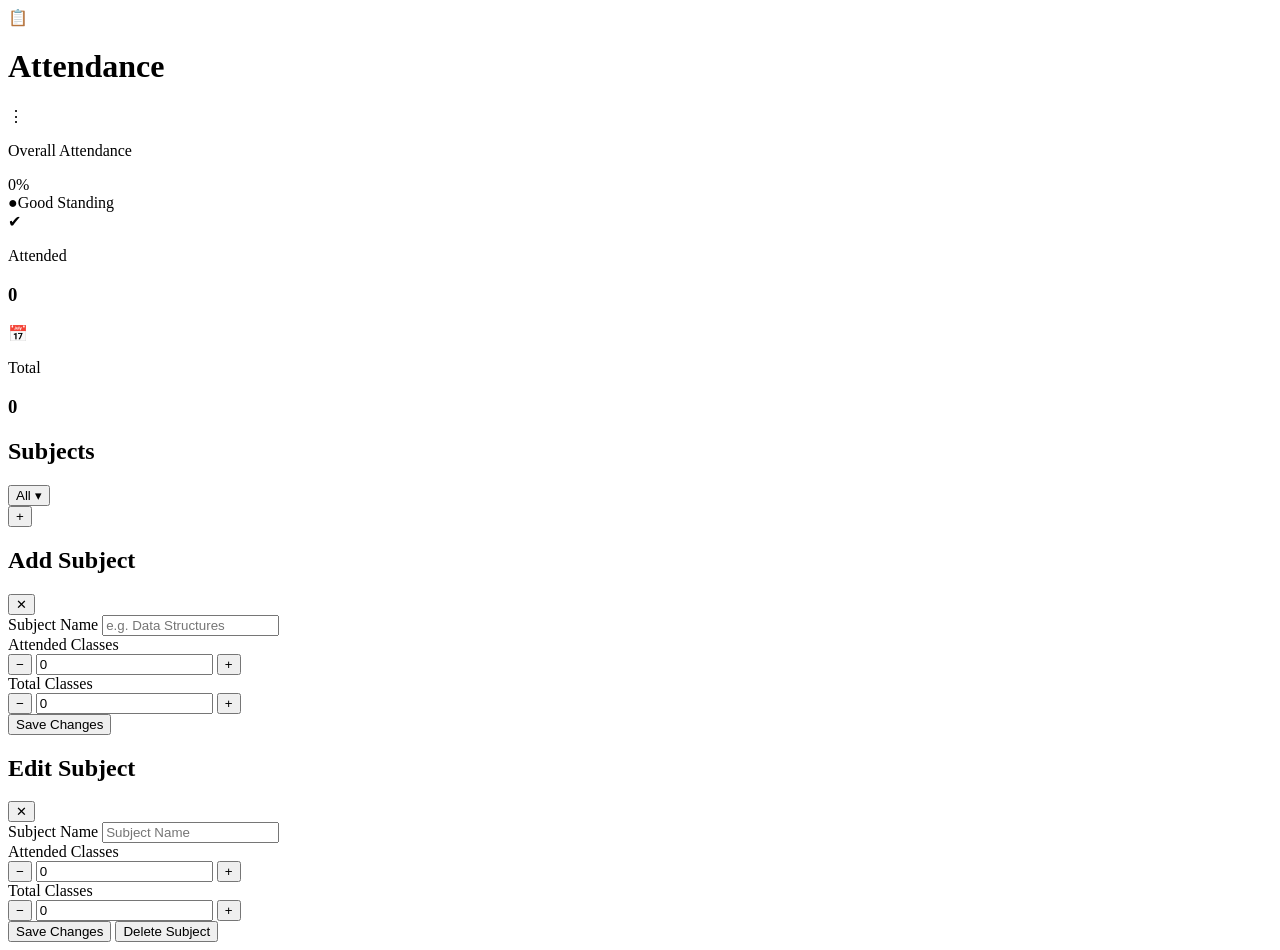
==== index.html @ 60db7dc9 "Update and rename project.html to index.html" ====
<!DOCTYPE html>
<html lang="en">
<head>
  <meta charset="UTF-8">
  <meta name="viewport" content="width=device-width, initial-scale=1.0">
  <title>Attendance Tracker</title>
  <link rel="stylesheet" href="style.css">
</head>
<body>

  <!-- HEADER -->
  <div class="header">
    <div class="logo-box">
      <div class="logo-icon">📋</div>
      <h1>Attendance</h1>
    </div>
    <div class="header-menu">⋮</div>
  </div>

  <!-- OVERALL CARD -->
  <div class="overall-card">
    <div class="overall-left">
      <p class="overall-label">Overall Attendance</p>
      <div class="big-percent" id="overallPercent">0%</div>
      <div class="standing">
        <span>●</span><span id="standingText">Good Standing</span>
      </div>
    </div>

    <div class="overall-stats">
      <div class="stat-box">
        <div class="stat-icon green">✔</div>
        <div class="stat-info">
          <p>Attended</p>
          <h3 id="totalAttended">0</h3>
        </div>
      </div>

      <div class="divider"></div>

      <div class="stat-box">
        <div class="stat-icon orange">📅</div>
        <div class="stat-info">
          <p>Total</p>
          <h3 id="totalClasses">0</h3>
        </div>
      </div>

    </div>
  </div>

  <!-- SUBJECTS SECTION -->
  <div class="subject-title">
    <h2>Subjects</h2>
    <button class="filter-btn">All ▾</button>
  </div>

  <div class="container">
    <div id="subjectContainer"></div>
  </div>

  <!-- FLOATING ADD BUTTON -->
  <button class="floating-btn" onclick="openModal()">+</button>

  <!-- ADD MODAL -->
  <div class="modal" id="modal">
    <div class="modal-content">
      <div class="drag-line"></div>
      <div class="modal-header">
        <h2>Add Subject</h2>
        <button class="close-btn" onclick="closeModal()">✕</button>
      </div>

      <label class="input-label">Subject Name</label>
      <input type="text" id="subjectName" placeholder="e.g. Data Structures">

      <div class="two-col">
        <div>
          <label class="input-label">Attended Classes</label>
          <div class="modal-counter">
            <button class="mc-btn minus-green" onclick="modalDecrease('attended')">−</button>
            <input type="number" id="attended" value="0" min="0">
            <button class="mc-btn plus-green" onclick="modalIncrease('attended')">+</button>
          </div>
        </div>
        <div>
          <label class="input-label">Total Classes</label>
          <div class="modal-counter">
            <button class="mc-btn minus-orange" onclick="modalDecrease('total')">−</button>
            <input type="number" id="total" value="0" min="0">
            <button class="mc-btn plus-orange" onclick="modalIncrease('total')">+</button>
          </div>
        </div>
      </div>

      <button class="save-btn" onclick="saveSubject()">Save Changes</button>
    </div>
  </div>

  <!-- EDIT MODAL -->
  <div class="modal" id="editModal">
    <div class="modal-content">
      <div class="drag-line"></div>
      <div class="modal-header">
        <h2>Edit Subject</h2>
        <button class="close-btn" onclick="closeEditModal()">✕</button>
      </div>

      <label class="input-label">Subject Name</label>
      <input type="text" id="editSubjectName" placeholder="Subject Name">

      <div class="two-col">
        <div>
          <label class="input-label">Attended Classes</label>
          <div class="modal-counter">
            <button class="mc-btn minus-green" onclick="editModalDecrease('editAttended')">−</button>
            <input type="number" id="editAttended" value="0" min="0">
            <button class="mc-btn plus-green" onclick="editModalIncrease('editAttended')">+</button>
          </div>
        </div>
        <div>
          <label class="input-label">Total Classes</label>
          <div class="modal-counter">
            <button class="mc-btn minus-orange" onclick="editModalDecrease('editTotal')">−</button>
            <input type="number" id="editTotal" value="0" min="0">
            <button class="mc-btn plus-orange" onclick="editModalIncrease('editTotal')">+</button>
          </div>
        </div>
      </div>

      <button class="save-btn" onclick="saveEditedSubject()">Save Changes</button>
      <button class="delete-btn" onclick="confirmDeleteSubject()">Delete Subject</button>
    </div>
  </div>

  <script src="script.js"></script>
</body>
</html>
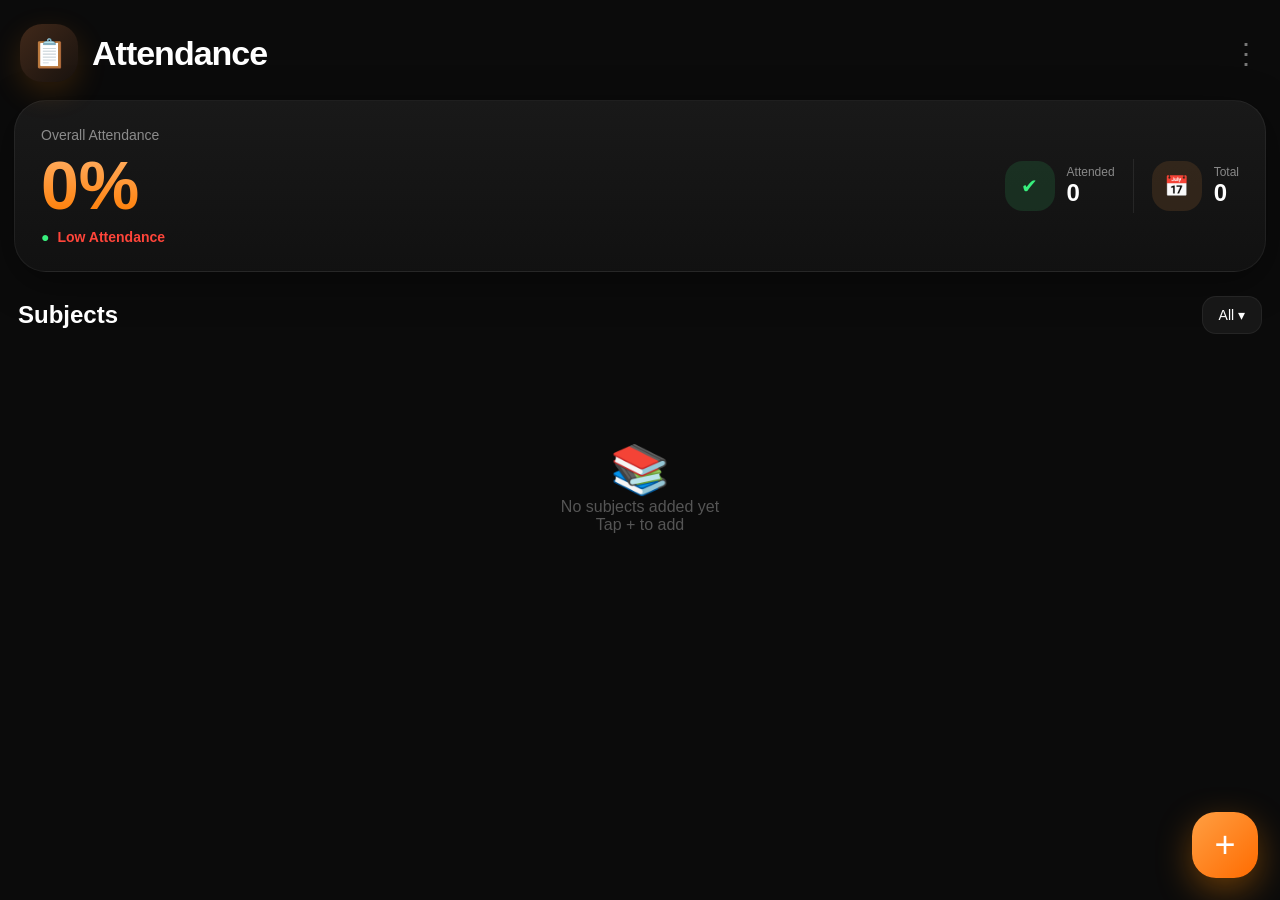
==== commit a9c5ca8a: "Update index.html added fevion" ====
--- a/index.html
+++ b/index.html
@@ -3,7 +3,11 @@
 <head>
   <meta charset="UTF-8">
   <meta name="viewport" content="width=device-width, initial-scale=1.0">
+
   <title>Attendance Tracker</title>
+
+  <link rel="icon" type="image/png" href="https://i.ibb.co/ccpYJ7Vg/Chat-GPT-Image-May-19-2026-03-09-12-PM.png">
+
   <link rel="stylesheet" href="style.css">
 </head>
 <body>
--- a/style.css
+++ b/style.css
@@ -0,0 +1,812 @@
+@import url('https://fonts.googleapis.com/css2?family=Inter:wght@400;500;600;700;800&display=swap');
+
+*{
+  margin:0;
+  padding:0;
+  box-sizing:border-box;
+  font-family:'Inter',sans-serif;
+}
+
+body{
+  background:#0b0b0b;
+  color:white;
+  min-height:100vh;
+  overflow-x:hidden;
+}
+
+/* ───────── HEADER ───────── */
+
+.header{
+  display:flex;
+  justify-content:space-between;
+  align-items:center;
+  padding:24px 20px 18px;
+}
+
+.logo-box{
+  display:flex;
+  align-items:center;
+  gap:14px;
+}
+
+.logo-icon{
+  width:58px;
+  height:58px;
+
+  border-radius:22px;
+
+  background:linear-gradient(
+    135deg,
+    rgba(255,145,77,0.22),
+    rgba(255,145,77,0.06)
+  );
+
+  display:flex;
+  justify-content:center;
+  align-items:center;
+
+  font-size:28px;
+
+  box-shadow:
+  0 10px 30px rgba(255,136,0,0.16);
+}
+
+.header h1{
+  font-size:34px;
+  font-weight:800;
+  letter-spacing:-1px;
+}
+
+.header-menu{
+  font-size:28px;
+  color:#777;
+}
+
+/* ───────── OVERALL CARD ───────── */
+
+.overall-card{
+
+  margin:0 14px 24px;
+
+  background:
+  linear-gradient(
+    180deg,
+    #191919,
+    #111111
+  );
+
+  border:
+  1px solid rgba(255,255,255,0.06);
+
+  border-radius:32px;
+
+  padding:26px;
+
+  display:flex;
+  justify-content:space-between;
+  align-items:center;
+
+  gap:20px;
+
+  box-shadow:
+  0 10px 40px rgba(0,0,0,0.4);
+}
+
+.overall-label{
+  color:#8b8b8b;
+  font-size:14px;
+  margin-bottom:8px;
+}
+
+.big-percent{
+
+  font-size:68px;
+  font-weight:800;
+
+  line-height:1;
+
+  background:
+  linear-gradient(
+    180deg,
+    #ffb067,
+    #ff7b00
+  );
+
+background-clip:text;
+-webkit-background-clip:text;
+  -webkit-text-fill-color:transparent;
+
+  margin-bottom:10px;
+}
+
+.standing{
+  display:flex;
+  align-items:center;
+  gap:8px;
+
+  color:#38ef7d;
+
+  font-size:14px;
+  font-weight:600;
+}
+
+.overall-stats{
+  display:flex;
+  align-items:center;
+  gap:18px;
+}
+
+.stat-box{
+  display:flex;
+  align-items:center;
+  gap:12px;
+}
+
+.stat-icon{
+  width:50px;
+  height:50px;
+
+  border-radius:18px;
+
+  display:flex;
+  justify-content:center;
+  align-items:center;
+
+  font-size:20px;
+}
+
+.green{
+  background:
+  rgba(56,239,125,0.12);
+
+  color:#38ef7d;
+}
+
+.orange{
+  background:
+  rgba(255,159,67,0.12);
+
+  color:#ff9f43;
+}
+
+.stat-info p{
+  font-size:12px;
+  color:#888;
+}
+
+.stat-info h3{
+  font-size:24px;
+}
+
+.divider{
+  width:1px;
+  height:54px;
+
+  background:
+  rgba(255,255,255,0.08);
+}
+
+/* ───────── SUBJECT HEADER ───────── */
+
+.subject-title{
+  display:flex;
+  justify-content:space-between;
+  align-items:center;
+
+  padding:0 18px 18px;
+}
+
+.subject-title h2{
+  font-size:24px;
+  font-weight:700;
+}
+
+.filter-btn{
+
+  background:#171717;
+
+  color:white;
+
+  border:
+  1px solid rgba(255,255,255,0.06);
+
+  padding:10px 16px;
+
+  border-radius:14px;
+
+  font-size:14px;
+}
+
+/* ───────── CONTAINER ───────── */
+
+.container{
+  padding:0 14px 120px;
+}
+
+/* ───────── CARD ───────── */
+
+.card{
+
+  background:
+  linear-gradient(
+    180deg,
+    #171717,
+    #111111
+  );
+
+  border:
+  1px solid rgba(255,255,255,0.06);
+
+  border-radius:30px;
+
+  padding:22px;
+
+  margin-bottom:18px;
+
+  display:flex;
+  justify-content:space-between;
+  align-items:center;
+
+  gap:20px;
+
+  box-shadow:
+  0 10px 30px rgba(0,0,0,0.28);
+
+  transition:0.25s;
+}
+
+.card:hover{
+
+  transform:
+  translateY(-2px);
+}
+
+.card-left{
+  display:flex;
+  align-items:center;
+  gap:18px;
+
+  flex:1;
+}
+
+/* ───────── RING ───────── */
+
+.ring-wrap{
+
+  position:relative;
+
+  width:94px;
+  height:94px;
+
+  flex-shrink:0;
+
+  display:flex;
+  justify-content:center;
+  align-items:center;
+}
+
+.ring-wrap svg{
+  transform:rotate(-90deg);
+}
+
+.ring-bg{
+  fill:none;
+
+  stroke:
+  rgba(255,255,255,0.08);
+
+  stroke-width:6;
+}
+
+.ring-fill{
+  fill:none;
+
+  stroke-width:6;
+
+  stroke-linecap:round;
+
+  filter:
+  drop-shadow(
+    0 0 8px rgba(255,255,255,0.15)
+  );
+}
+
+.ring-inner{
+
+  position:absolute;
+
+  width:62px;
+  height:62px;
+
+  border-radius:50%;
+
+  background:#101010;
+
+  border:
+  1px solid rgba(255,255,255,0.05);
+}
+
+.ring-text{
+
+  position:absolute;
+
+  font-size:18px;
+  font-weight:700;
+}
+
+/* ───────── SUBJECT INFO ───────── */
+
+.subject-info h2{
+  font-size:21px;
+  font-weight:700;
+
+  margin-bottom:6px;
+}
+
+.subject-info p{
+  color:#8a8a8a;
+  font-size:14px;
+}
+
+.att-count{
+  font-weight:700;
+}
+
+/* ───────── SKIP BOX ───────── */
+
+.skip-box{
+  margin-top:10px;
+}
+
+.skip-good{
+
+  display:inline-flex;
+  align-items:center;
+
+  padding:8px 14px;
+
+  border-radius:999px;
+
+  background:
+  rgba(56,239,125,0.12);
+
+  color:#38ef7d;
+
+  font-size:12px;
+  font-weight:700;
+
+  border:
+  1px solid rgba(56,239,125,0.18);
+
+  box-shadow:
+  0 0 12px rgba(56,239,125,0.08);
+}
+
+.skip-bad{
+
+  display:inline-flex;
+  align-items:center;
+
+  padding:8px 14px;
+
+  border-radius:999px;
+
+  background:
+  rgba(255,69,58,0.12);
+
+  color:#ff453a;
+
+  font-size:12px;
+  font-weight:700;
+
+  border:
+  1px solid rgba(255,69,58,0.16);
+}
+
+/* ───────── RIGHT SIDE ───────── */
+
+.card-right{
+  display:flex;
+  align-items:center;
+  gap:16px;
+}
+
+.control-group{
+  display:flex;
+  flex-direction:column;
+  gap:12px;
+}
+
+.control-row{
+  display:flex;
+  align-items:center;
+  gap:12px;
+}
+
+.control-row label{
+
+  width:70px;
+
+  text-align:right;
+
+  color:#888;
+
+  font-size:13px;
+}
+
+.counter{
+  display:flex;
+  align-items:center;
+  gap:10px;
+}
+
+.counter button{
+
+  width:30px;
+  height:30px;
+
+  border:none;
+
+  border-radius:10px;
+
+  font-size:18px;
+  font-weight:700;
+
+  cursor:pointer;
+
+  transition:0.2s;
+}
+
+.counter button:hover{
+  transform:scale(1.08);
+}
+
+.counter-value{
+
+  min-width:52px;
+  height:34px;
+
+  border-radius:12px;
+
+  background:#0f0f0f;
+
+  border:
+  1px solid rgba(255,255,255,0.05);
+
+  display:flex;
+  justify-content:center;
+  align-items:center;
+
+  font-size:16px;
+  font-weight:700;
+}
+
+/* ───────── BUTTON COLORS ───────── */
+
+.minus-green,
+.plus-green{
+
+  background:
+  rgba(56,239,125,0.14);
+
+  color:#38ef7d;
+}
+
+.minus-orange,
+.plus-orange{
+
+  background:
+  rgba(255,159,67,0.14);
+
+  color:#ff9f43;
+}
+
+.plus-green:hover,
+.minus-green:hover{
+
+  background:#38ef7d;
+  color:#111;
+}
+
+.plus-orange:hover,
+.minus-orange:hover{
+
+  background:#ff9f43;
+  color:#111;
+}
+
+/* ───────── MENU BUTTON ───────── */
+
+.menu-btn{
+
+  width:42px;
+  height:42px;
+
+  border:none;
+
+  border-radius:14px;
+
+  background:#1d1d1d;
+
+  color:#aaa;
+
+  font-size:22px;
+
+  cursor:pointer;
+}
+
+/* ───────── FLOATING BUTTON ───────── */
+
+.floating-btn{
+
+  position:fixed;
+
+  right:22px;
+  bottom:22px;
+
+  width:66px;
+  height:66px;
+
+  border:none;
+
+  border-radius:24px;
+
+  background:
+  linear-gradient(
+    135deg,
+    #ff9f43,
+    #ff6b00
+  );
+
+  color:white;
+
+  font-size:36px;
+
+  cursor:pointer;
+
+  box-shadow:
+  0 12px 35px rgba(255,136,0,0.38);
+
+  z-index:300;
+}
+
+/* ───────── MODAL ───────── */
+
+.modal{
+
+  position:fixed;
+  inset:0;
+
+  background:
+  rgba(0,0,0,0.7);
+
+  display:none;
+
+  justify-content:center;
+  align-items:flex-end;
+
+  z-index:500;
+}
+
+.modal-content{
+
+  width:100%;
+  max-width:700px;
+
+  background:#151515;
+
+  border-radius:30px 30px 0 0;
+
+  padding:14px 22px 34px;
+}
+
+.drag-line{
+
+  width:60px;
+  height:5px;
+
+  border-radius:999px;
+
+  background:
+  rgba(255,255,255,0.2);
+
+  margin:10px auto 24px;
+}
+
+.modal-header{
+  display:flex;
+  justify-content:space-between;
+  align-items:center;
+
+  margin-bottom:24px;
+}
+
+.close-btn{
+
+  width:42px;
+  height:42px;
+
+  border:none;
+
+  border-radius:50%;
+
+  background:#222;
+
+  color:white;
+
+  cursor:pointer;
+}
+
+.input-label{
+
+  display:block;
+
+  margin-bottom:10px;
+
+  color:#888;
+
+  font-size:13px;
+}
+
+.modal-content input[type="text"]{
+
+  width:100%;
+  height:58px;
+
+  border:none;
+
+  border-radius:18px;
+
+  background:#1d1d1d;
+
+  color:white;
+
+  padding:0 18px;
+
+  margin-bottom:20px;
+}
+
+.two-col{
+
+  display:grid;
+
+  grid-template-columns:1fr 1fr;
+
+  gap:16px;
+
+  margin-bottom:24px;
+}
+
+.modal-counter{
+
+  display:flex;
+  align-items:center;
+
+  height:58px;
+
+  border-radius:18px;
+
+  overflow:hidden;
+
+  background:#1c1c1c;
+
+  width:100%;
+}
+
+.mc-btn{
+
+  width:56px;
+  height:58px;
+
+  border:none;
+
+  font-size:24px;
+
+  cursor:pointer;
+  flex-shrink: 0; /* Prevents button compression */
+}
+
+.modal-counter input{
+
+  flex:1;
+  width: 0; /* Forces input layout to dynamically measure room inside the flex container */
+
+  background:none;
+  border:none;
+
+  color:white;
+
+  text-align:center;
+
+  font-size:20px;
+  font-weight:700;
+}
+
+.save-btn{
+
+  width:100%;
+  height:58px;
+
+  border:none;
+
+  border-radius:18px;
+
+  background:
+  linear-gradient(
+    135deg,
+    #ff9f43,
+    #ff6b00
+  );
+
+  color:white;
+
+  font-size:18px;
+  font-weight:700;
+
+  cursor:pointer;
+}
+
+.delete-btn{
+
+  width:100%;
+  height:54px;
+
+  border:none;
+
+  border-radius:18px;
+
+  background:
+  rgba(255,59,48,0.12);
+
+  color:#ff453a;
+
+  font-size:16px;
+  font-weight:700;
+
+  cursor:pointer;
+
+  margin-top:12px;
+}
+
+/* ───────── EMPTY ───────── */
+
+.empty-state{
+
+  text-align:center;
+
+  padding:90px 20px;
+
+  color:#555;
+}
+
+/* ───────── MOBILE ───────── */
+
+@media(max-width:900px){
+
+  .card{
+    flex-direction:column;
+    align-items:flex-start;
+  }
+
+  .card-right{
+    width:100%;
+    justify-content:space-between;
+  }
+
+  .overall-card{
+    flex-direction:column;
+    align-items:flex-start;
+  }
+
+.two-col{
+
+  display:grid;
+
+  grid-template-columns:
+  repeat(auto-fit,minmax(220px,1fr));
+
+  gap:16px;
+
+  margin-bottom:24px;
+}
+}
